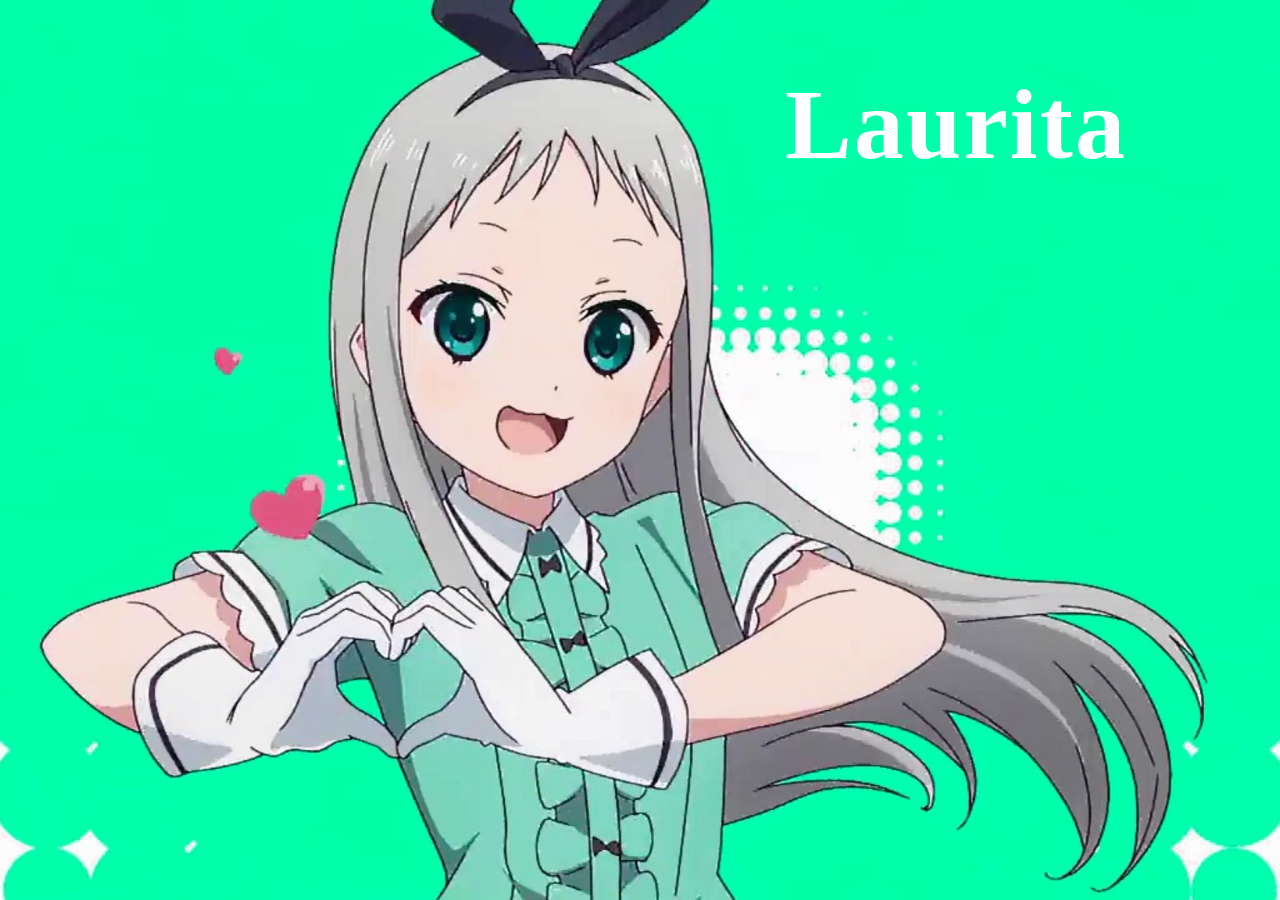
==== index.html @ 60e5d59c "Update index.html" ====
<!DOCTYPE html>
<html lang="en">
<head>
    <meta charset="UTF-8">
    <meta name="viewport" content="width=device-width, initial-scale=1.0">
    <title>Document</title>
</head>
<style>
body{
    background-image: url('surprise.jpg');
    background-attachment: fixed;
    background-size: cover;
    background-position: center;
}


h1.laurita{
    text-align:center;
    font-family:Cursive;
    letter-spacing:2px;
    color:white;
    font-size: 100px;
    text-indent: 50%;
}

</style>
<body>
<h1 class="laurita">Laurita</h1>    
</body>
</html>
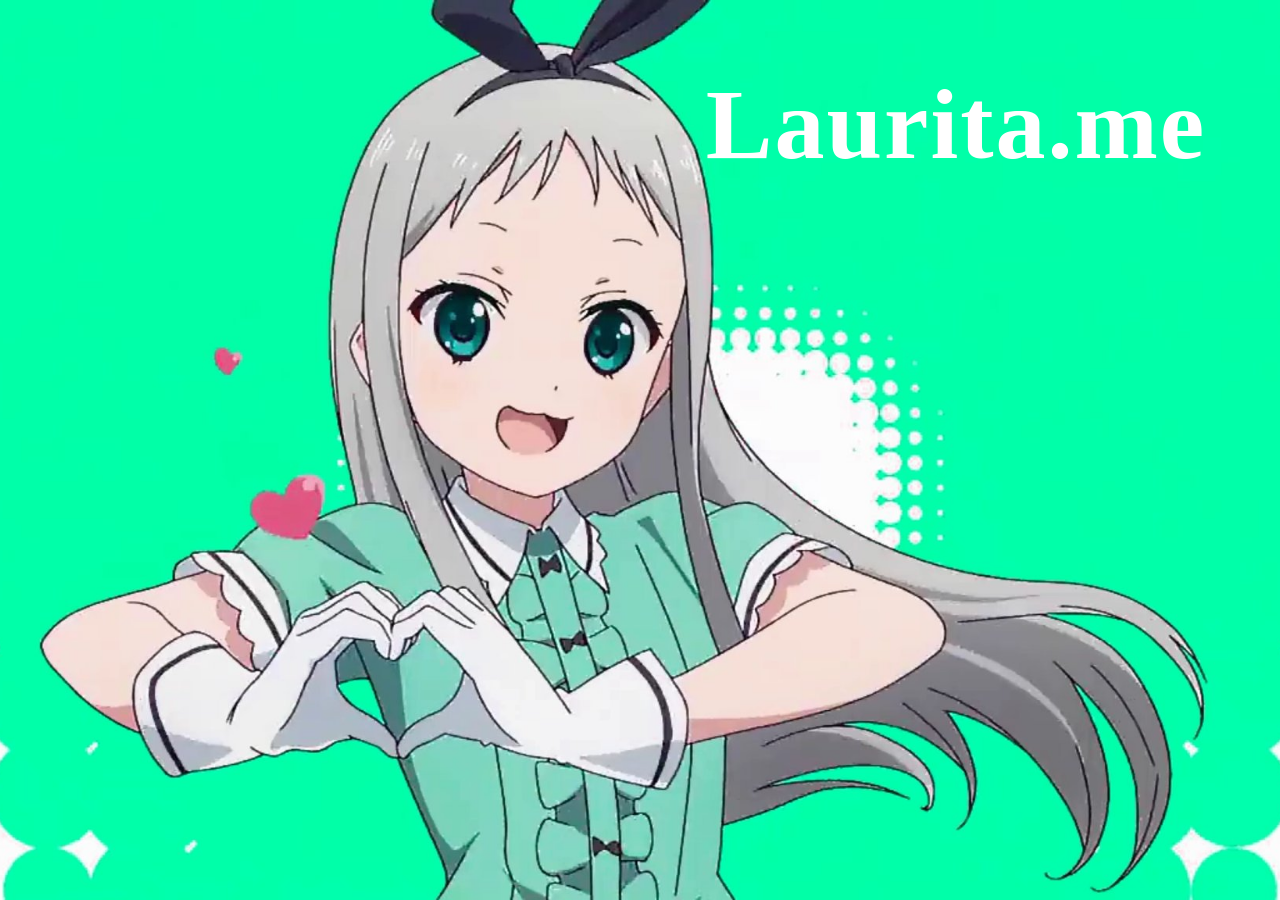
==== commit 90898098: "updated updated" ====
--- a/index.html
+++ b/index.html
@@ -3,7 +3,7 @@
 <head>
     <meta charset="UTF-8">
     <meta name="viewport" content="width=device-width, initial-scale=1.0">
-    <title>Document</title>
+    <title>Laurita</title>
 </head>
 <style>
 body{
@@ -12,8 +12,6 @@
     background-size: cover;
     background-position: center;
 }
-
-
 h1.laurita{
     text-align:center;
     font-family:Cursive;
@@ -22,9 +20,9 @@
     font-size: 100px;
     text-indent: 50%;
 }
-
 </style>
 <body>
-<h1 class="laurita">Laurita</h1>    
+<h1 class="laurita">Laurita.me</h1>
+<embed src="music.mp3" loop="true" autostart="true" hidden="true">
 </body>
 </html>
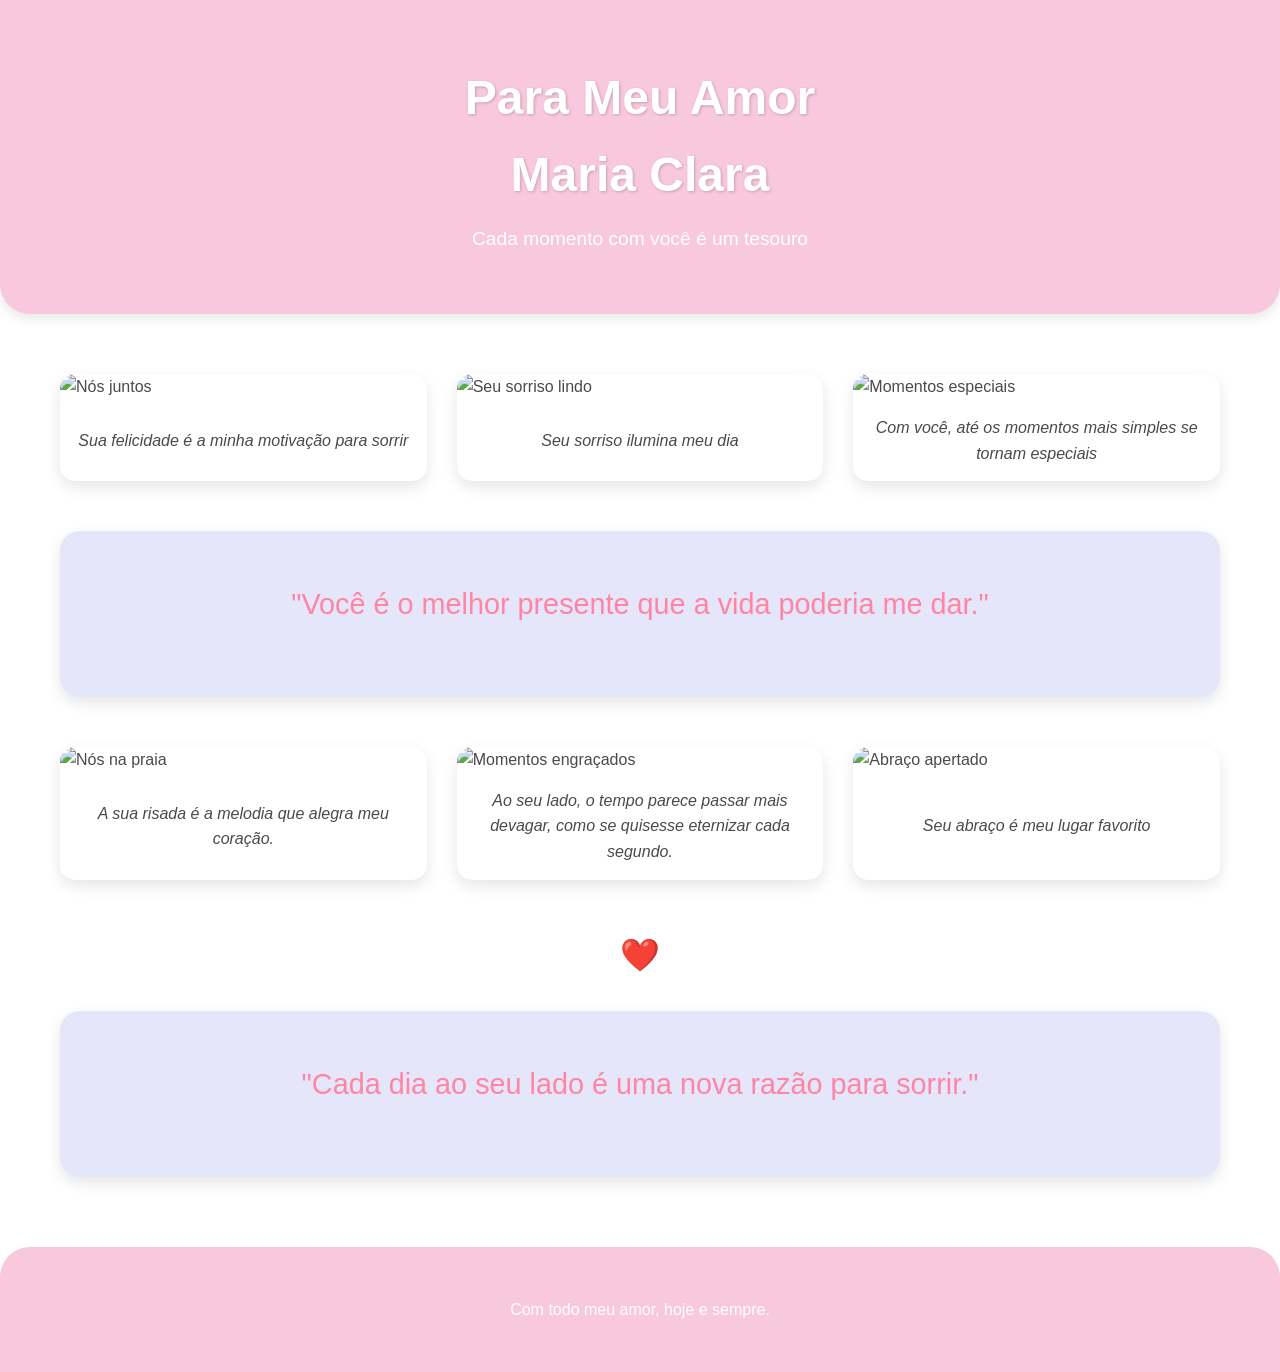
==== commit 9f7e5fd9: "Add files via upload" ====
--- a/index.html
+++ b/index.html
@@ -1,28 +1,270 @@
-<!DOCTYPE html>
-<html lang="en">
-<head>
-    <meta charset="UTF-8">
-    <meta name="viewport" content="width=device-width, initial-scale=1.0">
-    <title>Laurita</title>
-</head>
-<style>
-body{
-    background-image: url('surprise.jpg');
-    background-attachment: fixed;
-    background-size: cover;
-    background-position: center;
-}
-h1.laurita{
-    text-align:center;
-    font-family:Cursive;
-    letter-spacing:2px;
-    color:white;
-    font-size: 100px;
-    text-indent: 50%;
-}
-</style>
-<body>
-<h1 class="laurita">Laurita.me</h1>
-<embed src="music.mp3" loop="true" autostart="true" hidden="true">
-</body>
-</html>
+<!DOCTYPE html>
+<html lang="en">
+<head>
+    <meta charset="UTF-8">
+    <meta name="viewport" content="width=device-width, initial-scale=1.0">
+    <title>For My Love</title>
+    <style>
+        :root {
+            --primary: #f8c8dc; /* Soft pink */
+            --secondary: #e6e6fa; /* Lavender */
+            --text: #4a4a4a;
+            --accent: #ff85a2;
+        }
+        
+        * {
+            margin: 0;
+            padding: 0;
+            box-sizing: border-box;
+        }
+        
+        body {
+            font-family: 'Segoe UI', Tahoma, Geneva, Verdana, sans-serif;
+            background-color: #fff;
+            color: var(--text);
+            line-height: 1.6;
+        }
+        
+        .container {
+            max-width: 1200px;
+            margin: 0 auto;
+            padding: 20px;
+        }
+        
+        header {
+            text-align: center;
+            padding: 40px 0;
+            background-color: var(--primary);
+            border-radius: 0 0 30px 30px;
+            margin-bottom: 40px;
+            box-shadow: 0 4px 12px rgba(0, 0, 0, 0.1);
+        }
+        
+        h1 {
+            font-size: 3rem;
+            margin-bottom: 10px;
+            color: white;
+            text-shadow: 1px 1px 3px rgba(0, 0, 0, 0.2);
+        }
+        
+        .subtitle {
+            font-size: 1.2rem;
+            color: white;
+            font-weight: 300;
+        }
+        
+        .photo-grid {
+            display: grid;
+            grid-template-columns: repeat(auto-fill, minmax(300px, 1fr));
+            gap: 30px;
+            margin-bottom: 50px;
+        }
+        
+        .photo-card {
+            background-color: white;
+            border-radius: 15px;
+            overflow: hidden;
+            box-shadow: 0 6px 15px rgba(0, 0, 0, 0.1);
+            transition: transform 0.3s ease;
+            height: 100%;
+            display: flex;
+            flex-direction: column;
+        }
+        
+        .photo-card:hover {
+            transform: translateY(-10px);
+        }
+        
+        .photo-container {
+            width: 100%;
+            overflow: hidden;
+        }
+        
+        /* Applied your requested change for photo height */
+        .photo {
+            width: 100%;
+            height: 550px;
+            object-fit: cover;
+        }
+        
+        .caption {
+            padding: 15px;
+            text-align: center;
+            font-style: italic;
+            color: var(--text);
+            flex-grow: 1;
+            display: flex;
+            align-items: center;
+            justify-content: center;
+        }
+        
+        .quote-section {
+            background-color: var(--secondary);
+            padding: 50px 30px;
+            border-radius: 20px;
+            margin-bottom: 50px;
+            text-align: center;
+            box-shadow: 0 6px 15px rgba(0, 0, 0, 0.1);
+        }
+        
+        .quote {
+            font-size: 1.8rem;
+            margin-bottom: 20px;
+            color: var(--accent);
+            font-weight: 500;
+        }
+        
+        .heart-divider {
+            font-size: 2rem;
+            color: var(--accent);
+            margin: 30px 0;
+            text-align: center;
+        }
+        
+        footer {
+            text-align: center;
+            padding: 30px 0;
+            background-color: var(--primary);
+            border-radius: 30px 30px 0 0;
+            color: white;
+        }
+        
+        @media (max-width: 768px) {
+            .photo-grid {
+                grid-template-columns: 1fr;
+            }
+            
+            h1 {
+                font-size: 2.2rem;
+            }
+            
+            .quote {
+                font-size: 1.4rem;
+            }
+            
+            .photo {
+                height: 400px; /* Slightly smaller height on mobile */
+            }
+        }
+    </style>
+</head>
+<body>
+    <header>
+        <div class="container">
+            <h1>Para Meu Amor <br> Maria Clara </h1>
+            <p class="subtitle">Cada momento com você é um tesouro</p>
+        </div>
+    </header>
+    
+    <div class="container">
+        <div class="photo-grid" id="photoGrid1">
+            <div class="photo-card">
+                <div class="photo-container">
+                    <img src="/placeholder.svg" alt="Nós juntos" class="photo random-image">
+                </div>
+                <p class="caption">Sua felicidade é a minha motivação para sorrir</p>
+            </div>
+            <div class="photo-card">
+                <div class="photo-container">
+                    <img src="/placeholder.svg" alt="Seu sorriso lindo" class="photo random-image">
+                </div>
+                <p class="caption">Seu sorriso ilumina meu dia</p>
+            </div>
+            <div class="photo-card">
+                <div class="photo-container">
+                    <img src="/placeholder.svg" alt="Momentos especiais" class="photo random-image">
+                </div>
+                <p class="caption">Com você, até os momentos mais simples se tornam especiais</p>
+            </div>
+        </div>
+        
+        <div class="quote-section">
+            <p class="quote">"Você é o melhor presente que a vida poderia me dar."</p>
+        </div>
+        
+        <div class="photo-grid" id="photoGrid2">
+            <div class="photo-card">
+                <div class="photo-container">
+                    <img src="/placeholder.svg" alt="Nós na praia" class="photo random-image">
+                </div>
+                <p class="caption">A sua risada é a melodia que alegra meu coração.</p>
+            </div>
+            <div class="photo-card">
+                <div class="photo-container">
+                    <img src="/placeholder.svg" alt="Momentos engraçados" class="photo random-image">
+                </div>
+                <p class="caption">Ao seu lado, o tempo parece passar mais devagar, como se quisesse eternizar cada segundo.</p>
+            </div>
+            <div class="photo-card">
+                <div class="photo-container">
+                    <img src="/placeholder.svg" alt="Abraço apertado" class="photo random-image">
+                </div>
+                <p class="caption">Seu abraço é meu lugar favorito</p>
+            </div>
+        </div>
+        
+        <div class="heart-divider">❤️</div>
+        
+        <div class="quote-section">
+            <p class="quote">"Cada dia ao seu lado é uma nova razão para sorrir."</p>
+        </div>
+    </div>
+    
+    <footer>
+        <div class="container">
+            <p>Com todo meu amor, hoje e sempre.</p>
+        </div>
+    </footer>
+
+    <script>
+        // Function to shuffle an array (Fisher-Yates algorithm)
+        function shuffleArray(array) {
+            for (let i = array.length - 1; i > 0; i--) {
+                const j = Math.floor(Math.random() * (i + 1));
+                [array[i], array[j]] = [array[j], array[i]];
+            }
+            return array;
+        }
+
+        // Function to assign random images to photo elements
+        function randomizeImages() {
+            // Define the image paths (adjust the number based on how many images you have)
+            const imagePaths = [
+                'image.jpeg',
+                'image2.jpg',
+                'image3.png',
+                'image4.jpeg',
+                'image5.jpeg',
+                'image7.png',
+                'image8.jpeg',
+                'IMG_9778.jpeg',
+                'IMG_9779.jpeg'
+            ];
+            
+            // Shuffle the array of image paths
+            const shuffledImages = shuffleArray([...imagePaths]);
+            
+            // Get all image elements with the random-image class
+            const imageElements = document.querySelectorAll('.random-image');
+            
+            // Assign shuffled images to elements
+            imageElements.forEach((img, index) => {
+                // Use modulo to cycle through images if there are more elements than images
+                const imageIndex = index % shuffledImages.length;
+                img.src = shuffledImages[imageIndex];
+            });
+        }
+
+        // Run the randomization when the page loads
+        window.addEventListener('load', randomizeImages);
+        
+        // Optional: Add a button to re-randomize images
+        // Uncomment the HTML button and this code if you want this feature
+        /*
+        document.getElementById('randomizeBtn').addEventListener('click', () => {
+            randomizeImages();
+        });
+        */
+    </script>
+</body>
+</html>
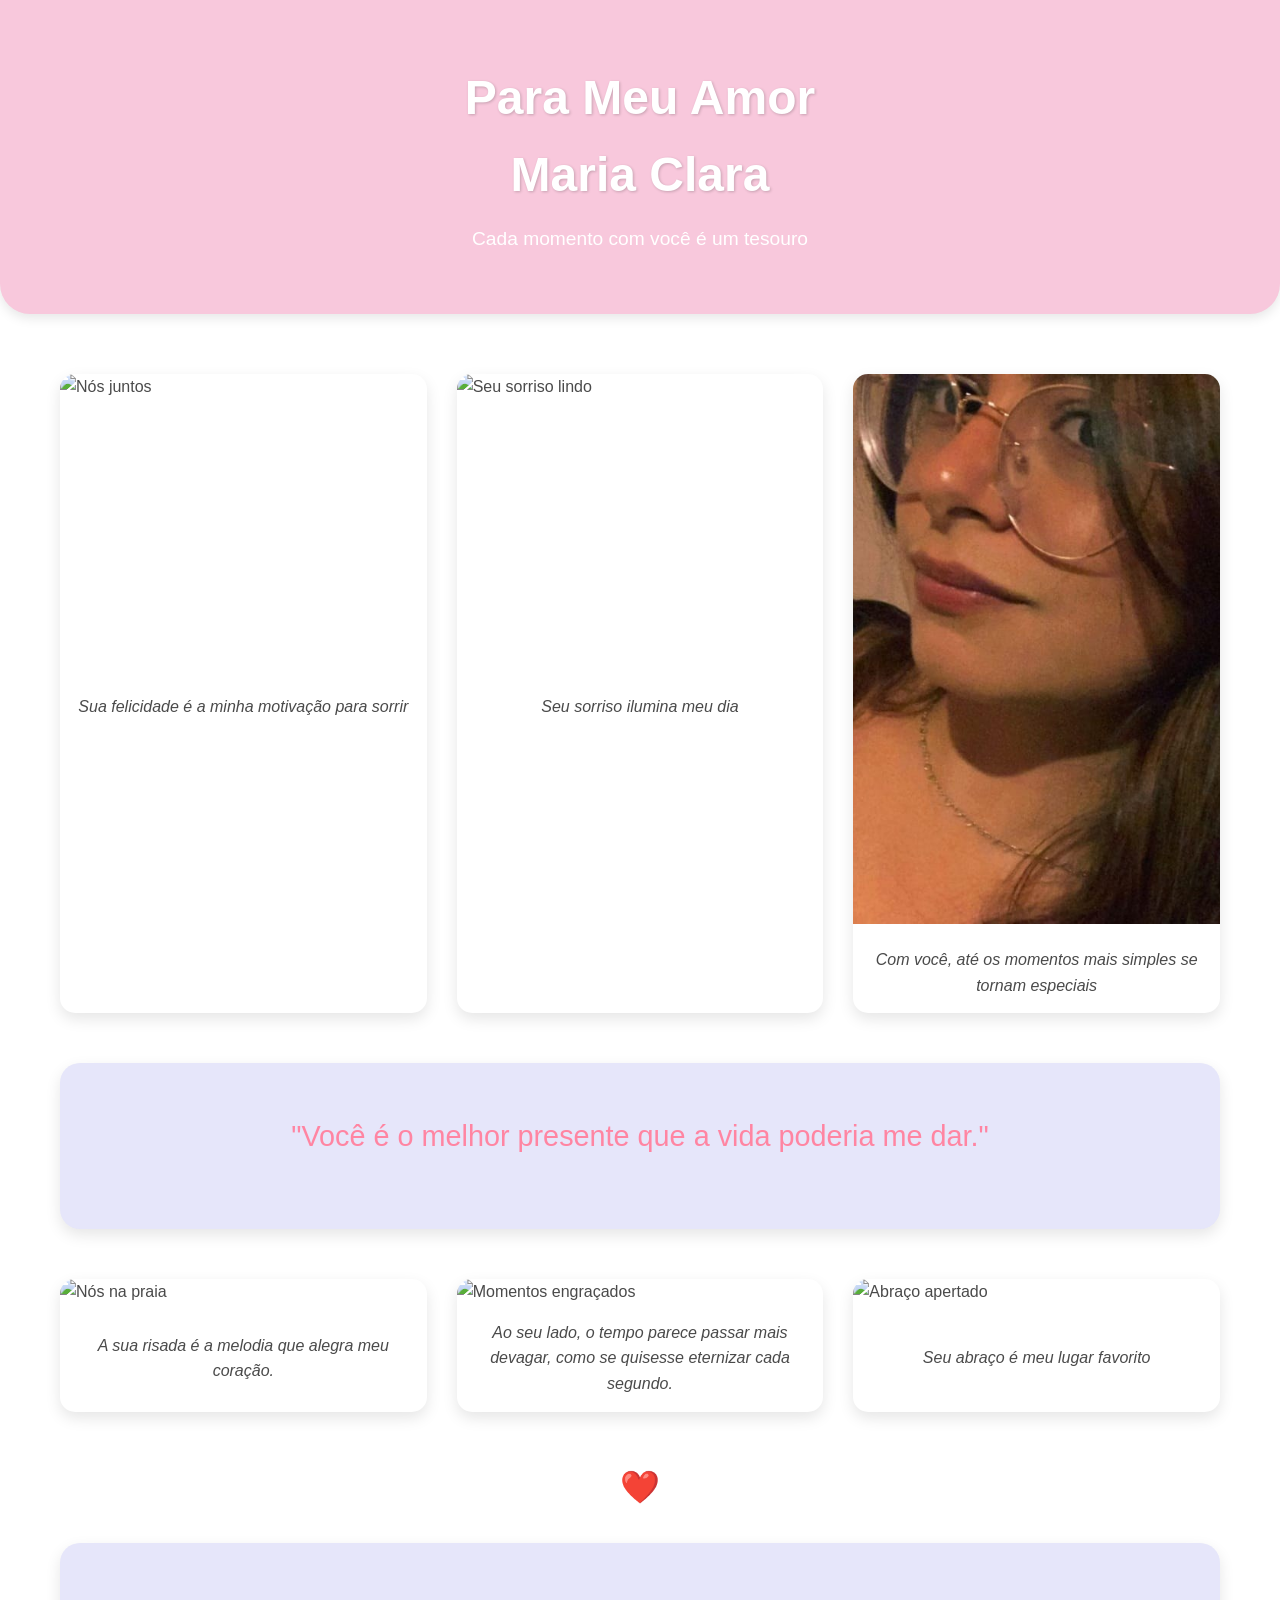
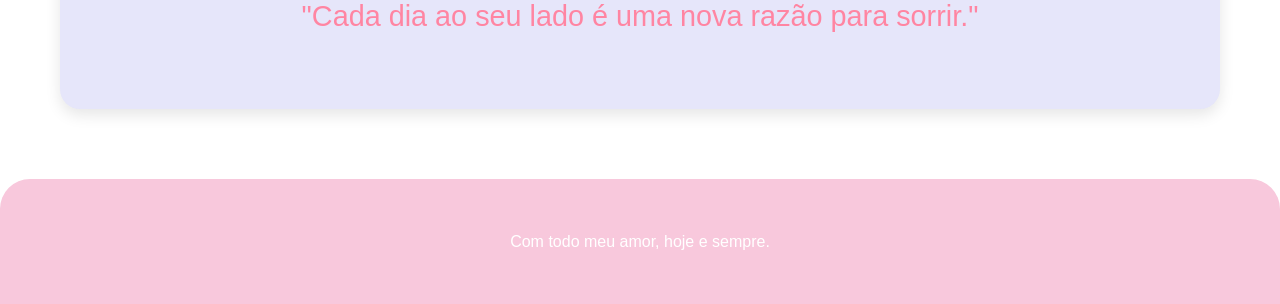
==== commit 52e6d29c: "Update index.html" ====
--- a/index.html
+++ b/index.html
@@ -80,8 +80,7 @@
             overflow: hidden;
         }
         
-        /* Applied your requested change for photo height */
-        .photo {
+            .photo {
             width: 100%;
             height: 550px;
             object-fit: cover;
@@ -143,7 +142,7 @@
             }
             
             .photo {
-                height: 400px; /* Slightly smaller height on mobile */
+                height: 400px; 
             }
         }
     </style>
@@ -217,7 +216,7 @@
     </footer>
 
     <script>
-        // Function to shuffle an array (Fisher-Yates algorithm)
+
         function shuffleArray(array) {
             for (let i = array.length - 1; i > 0; i--) {
                 const j = Math.floor(Math.random() * (i + 1));
@@ -226,9 +225,9 @@
             return array;
         }
 
-        // Function to assign random images to photo elements
+
         function randomizeImages() {
-            // Define the image paths (adjust the number based on how many images you have)
+
             const imagePaths = [
                 'image.jpeg',
                 'image2.jpg',
@@ -241,30 +240,19 @@
                 'IMG_9779.jpeg'
             ];
             
-            // Shuffle the array of image paths
+
             const shuffledImages = shuffleArray([...imagePaths]);
             
-            // Get all image elements with the random-image class
+
             const imageElements = document.querySelectorAll('.random-image');
-            
-            // Assign shuffled images to elements
+
             imageElements.forEach((img, index) => {
-                // Use modulo to cycle through images if there are more elements than images
                 const imageIndex = index % shuffledImages.length;
                 img.src = shuffledImages[imageIndex];
             });
         }
-
-        // Run the randomization when the page loads
         window.addEventListener('load', randomizeImages);
-        
-        // Optional: Add a button to re-randomize images
-        // Uncomment the HTML button and this code if you want this feature
-        /*
-        document.getElementById('randomizeBtn').addEventListener('click', () => {
-            randomizeImages();
-        });
-        */
+
     </script>
 </body>
-</html>+</html>
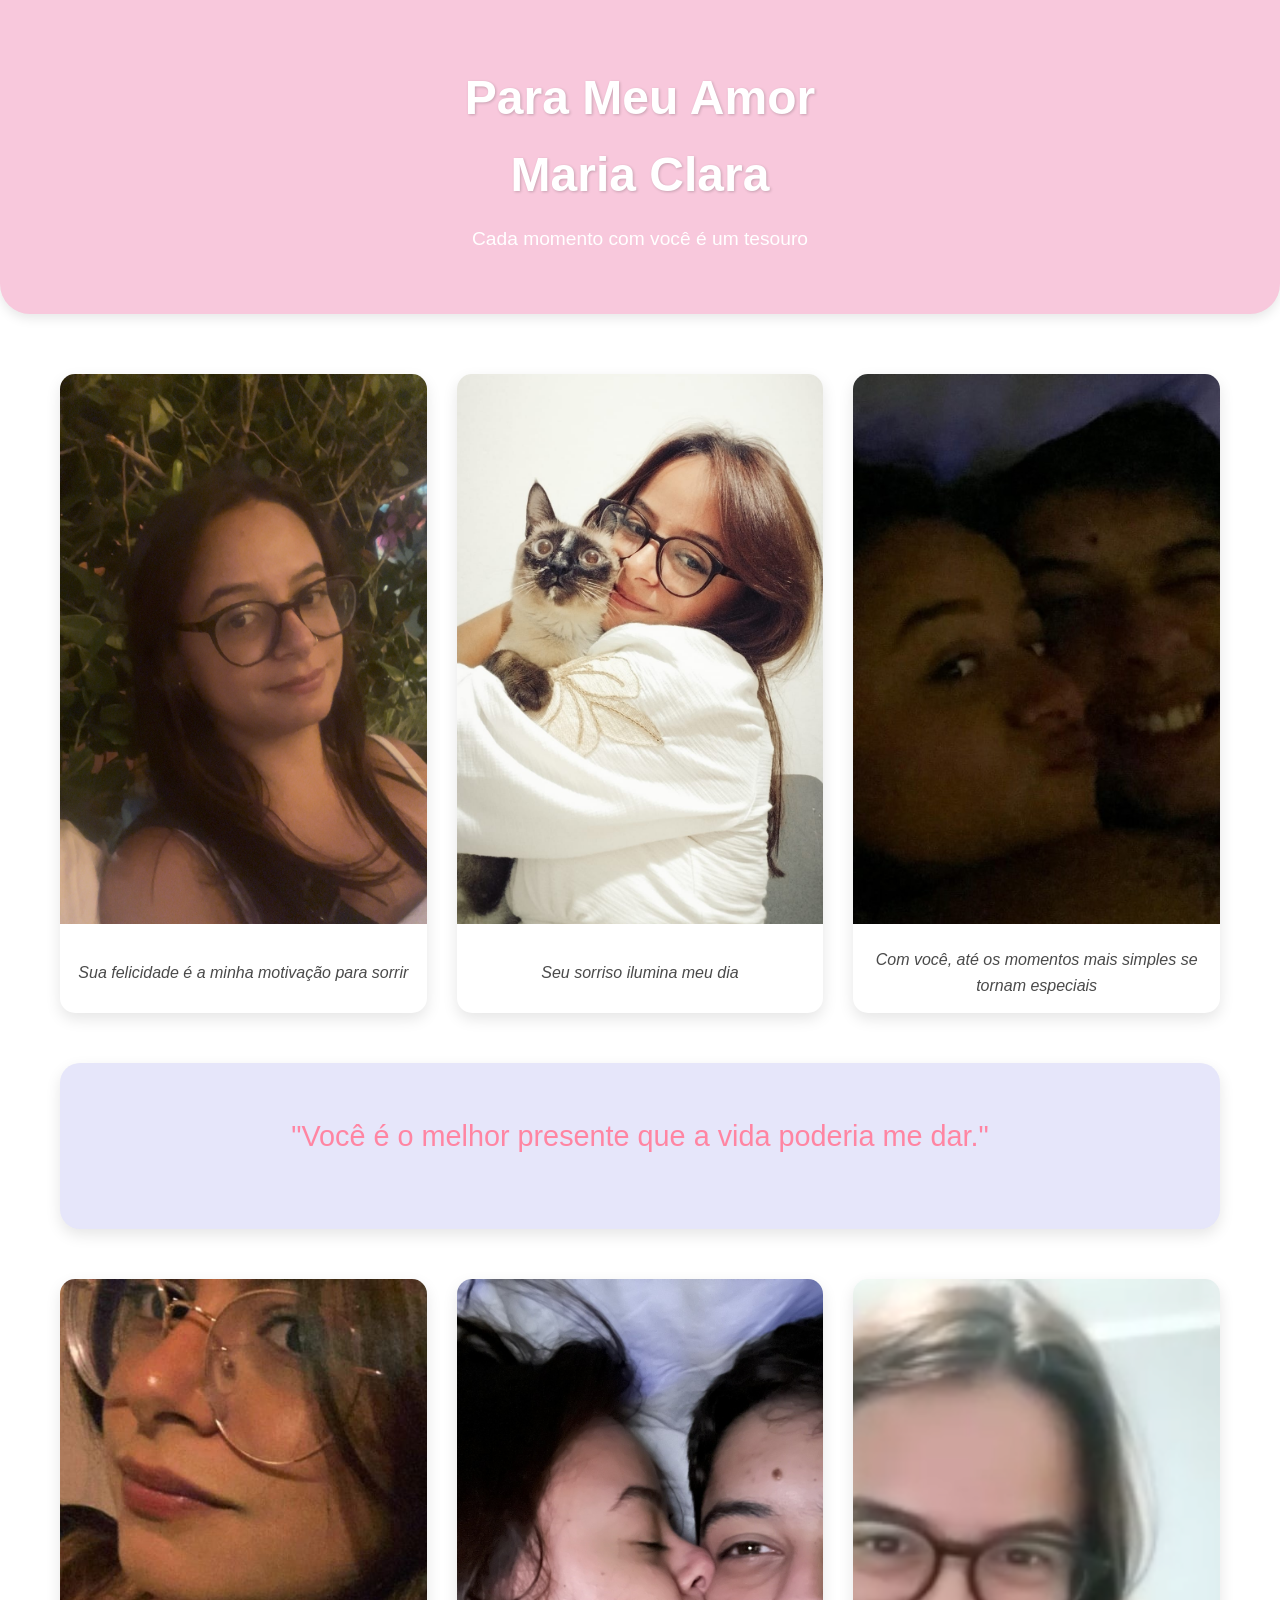
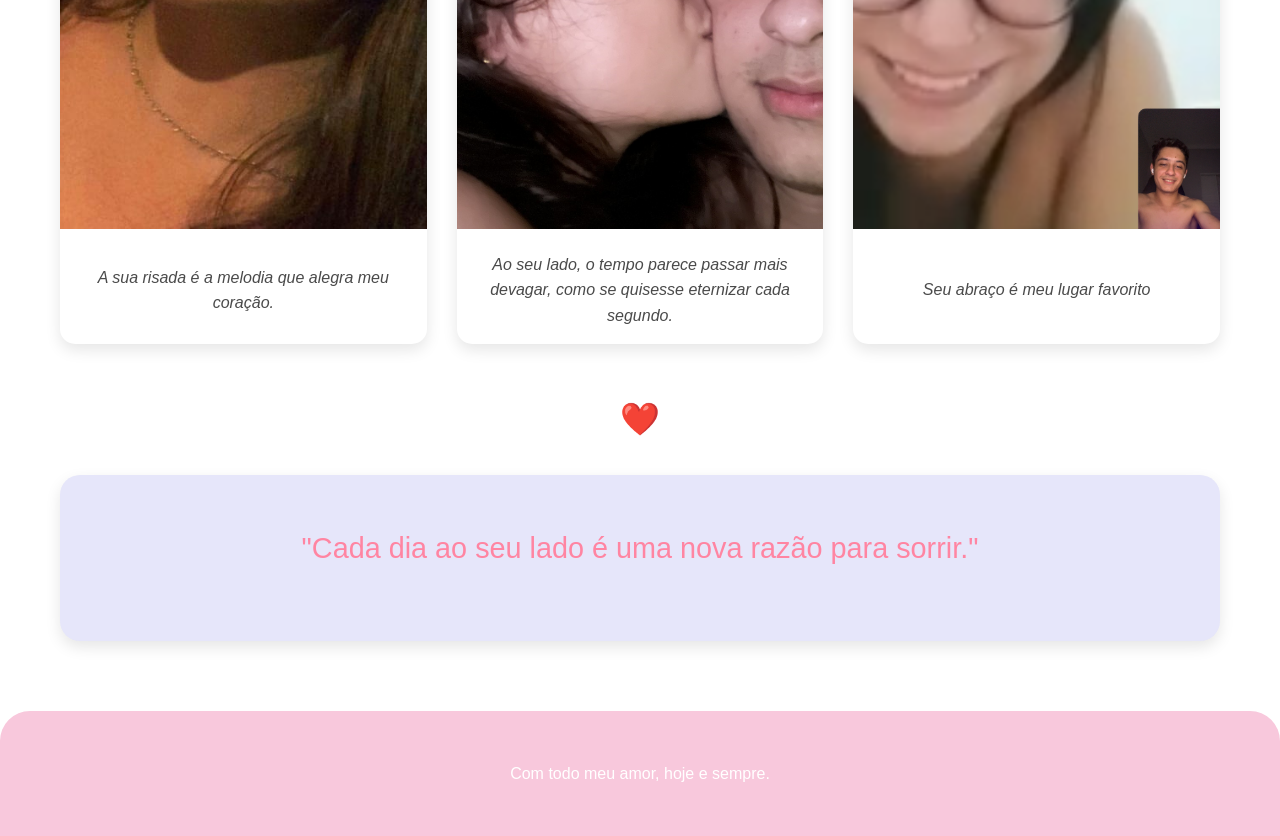
==== commit 6c2baa5a: "Update index.html" ====
--- a/index.html
+++ b/index.html
@@ -229,15 +229,15 @@
         function randomizeImages() {
 
             const imagePaths = [
-                'image.jpeg',
+                'image.JPEG',
                 'image2.jpg',
-                'image3.png',
-                'image4.jpeg',
-                'image5.jpeg',
-                'image7.png',
-                'image8.jpeg',
-                'IMG_9778.jpeg',
-                'IMG_9779.jpeg'
+                'image3.PNG',
+                'image4.JPEG',
+                'image5.JPEG',
+                'image7.PNG',
+                'image8.JPEG',
+                'IMG_9778.JPEG',
+                'IMG_9779.JPEG'
             ];
             
 
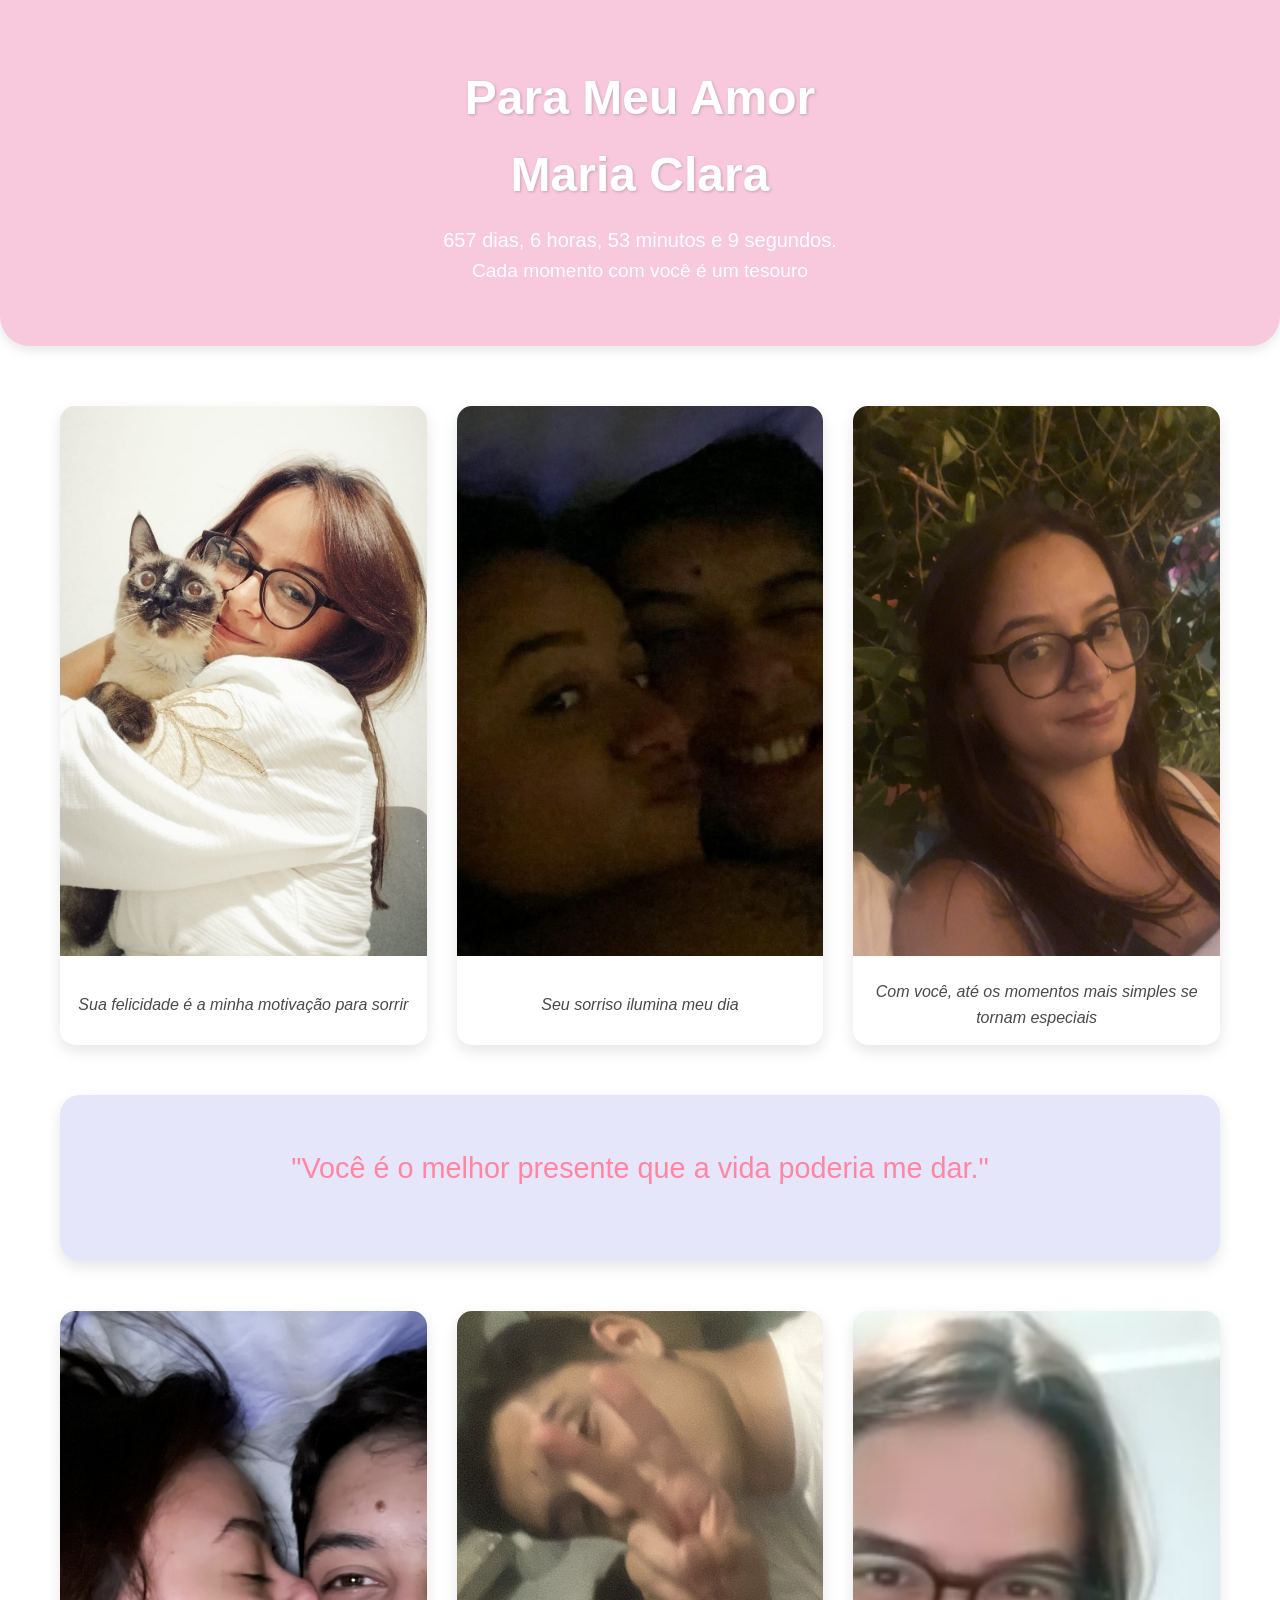
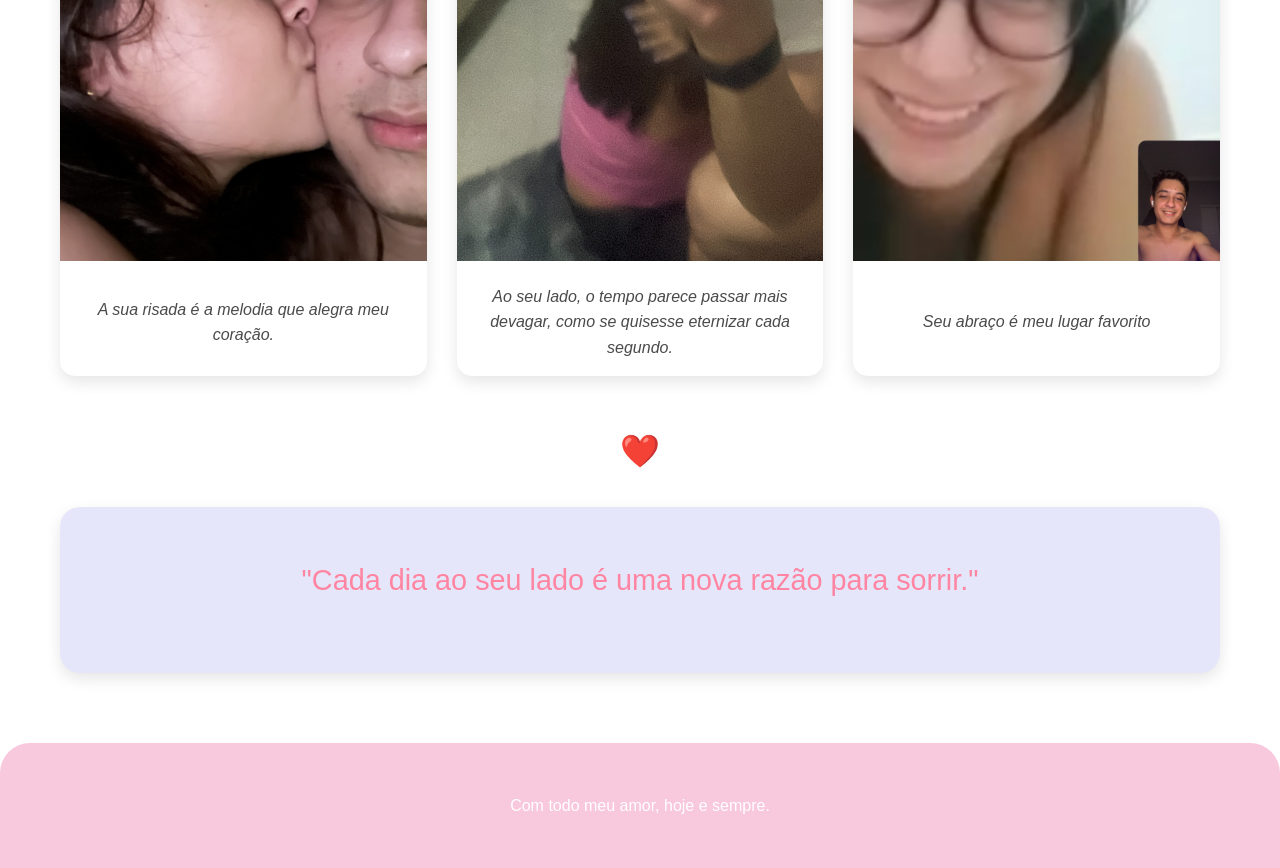
==== commit 629a9154: "Update index.html" ====
--- a/index.html
+++ b/index.html
@@ -151,7 +151,31 @@
     <header>
         <div class="container">
             <h1>Para Meu Amor <br> Maria Clara </h1>
+            <div id="contador" style="color: white;font-size: 20px;"></div>
             <p class="subtitle">Cada momento com você é um tesouro</p>
+
+            <script>
+              const dataInicial = new Date(2025, 1, 17, 0, 0, 0); // Fevereiro é mês 1 (janeiro = 0)
+          
+              function atualizarContador() {
+                const agora = new Date();
+                const diff = agora - dataInicial;
+          
+                const segundosTotais = Math.floor(diff / 1000);
+                const dias = Math.floor(segundosTotais / 86400);
+                const horas = Math.floor((segundosTotais % 86400) / 3600);
+                const minutos = Math.floor((segundosTotais % 3600) / 60);
+                const segundos = segundosTotais % 60;
+          
+                document.getElementById("contador").innerText =
+                  `${dias} dias, ${horas} horas, ${minutos} minutos e ${segundos} segundos.`;
+              }
+          
+              setInterval(atualizarContador, 1000);
+              atualizarContador();
+            </script>
+
+
         </div>
     </header>
     
